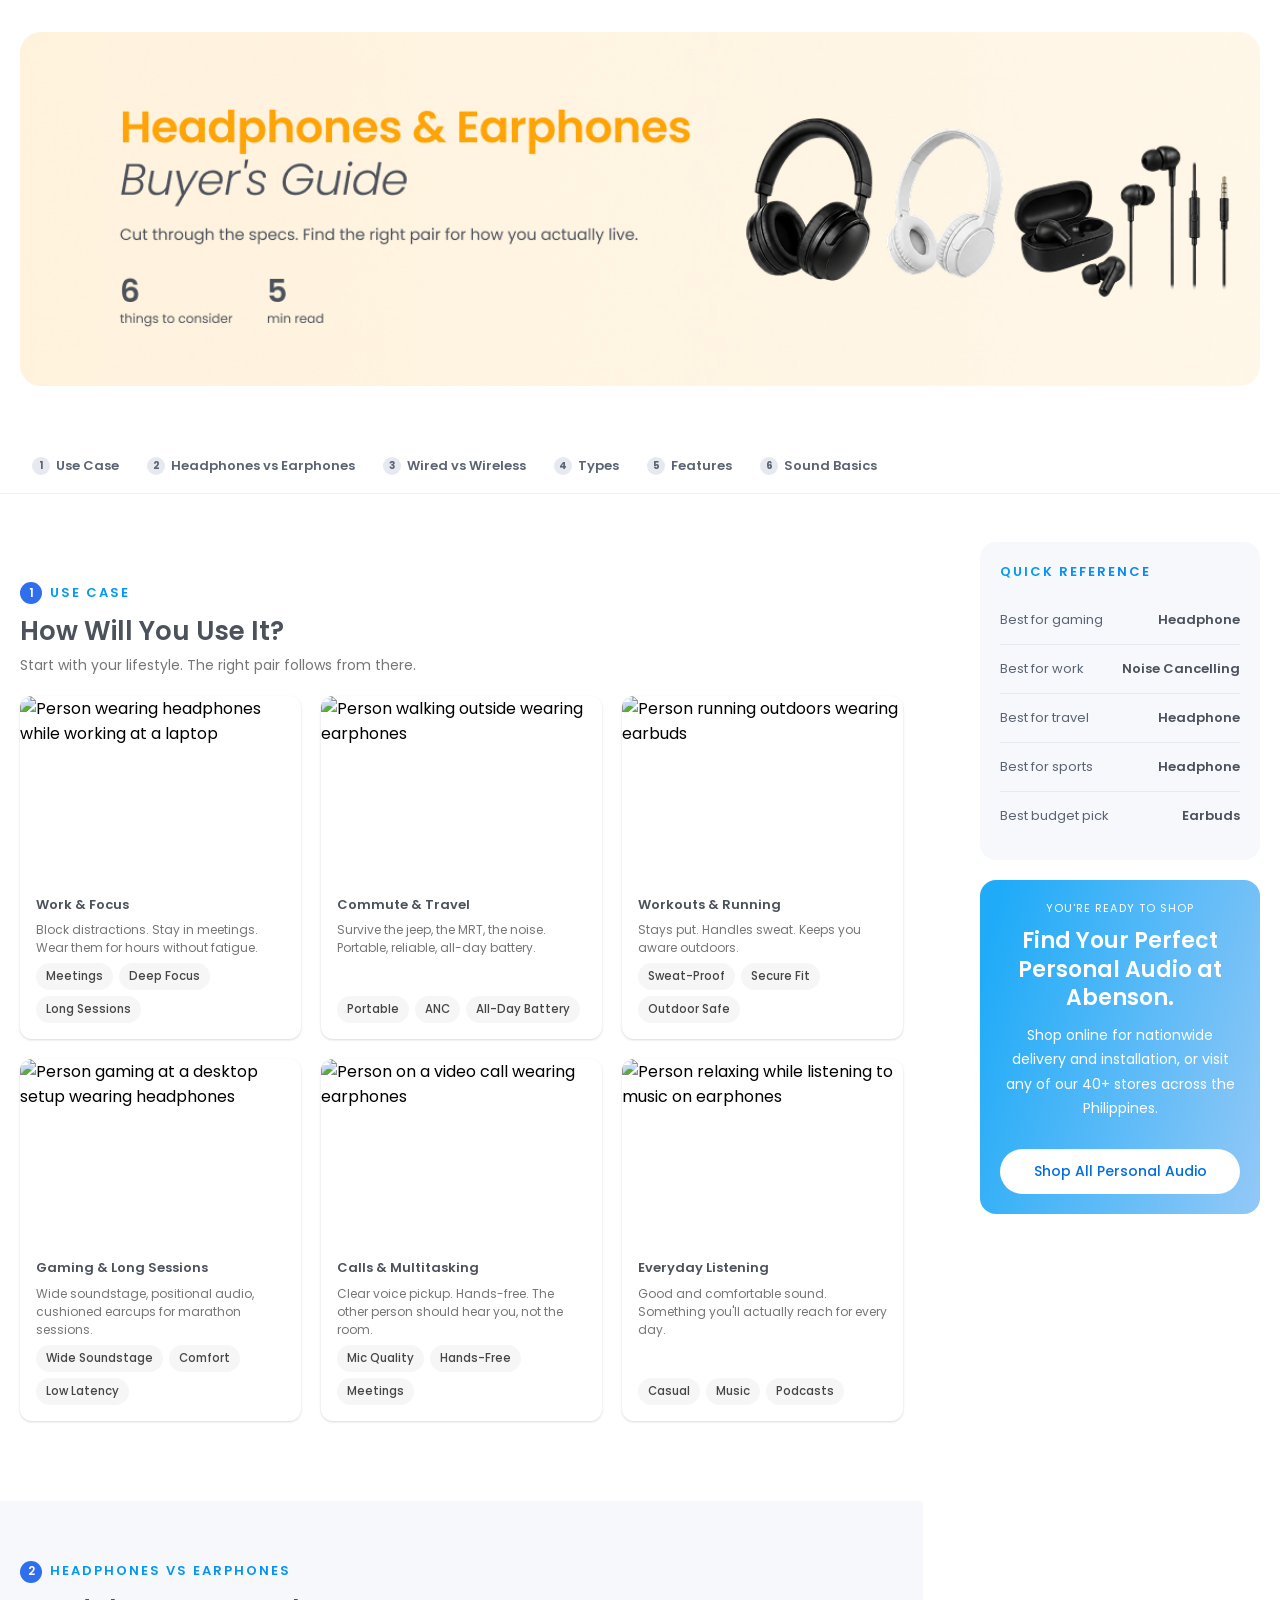
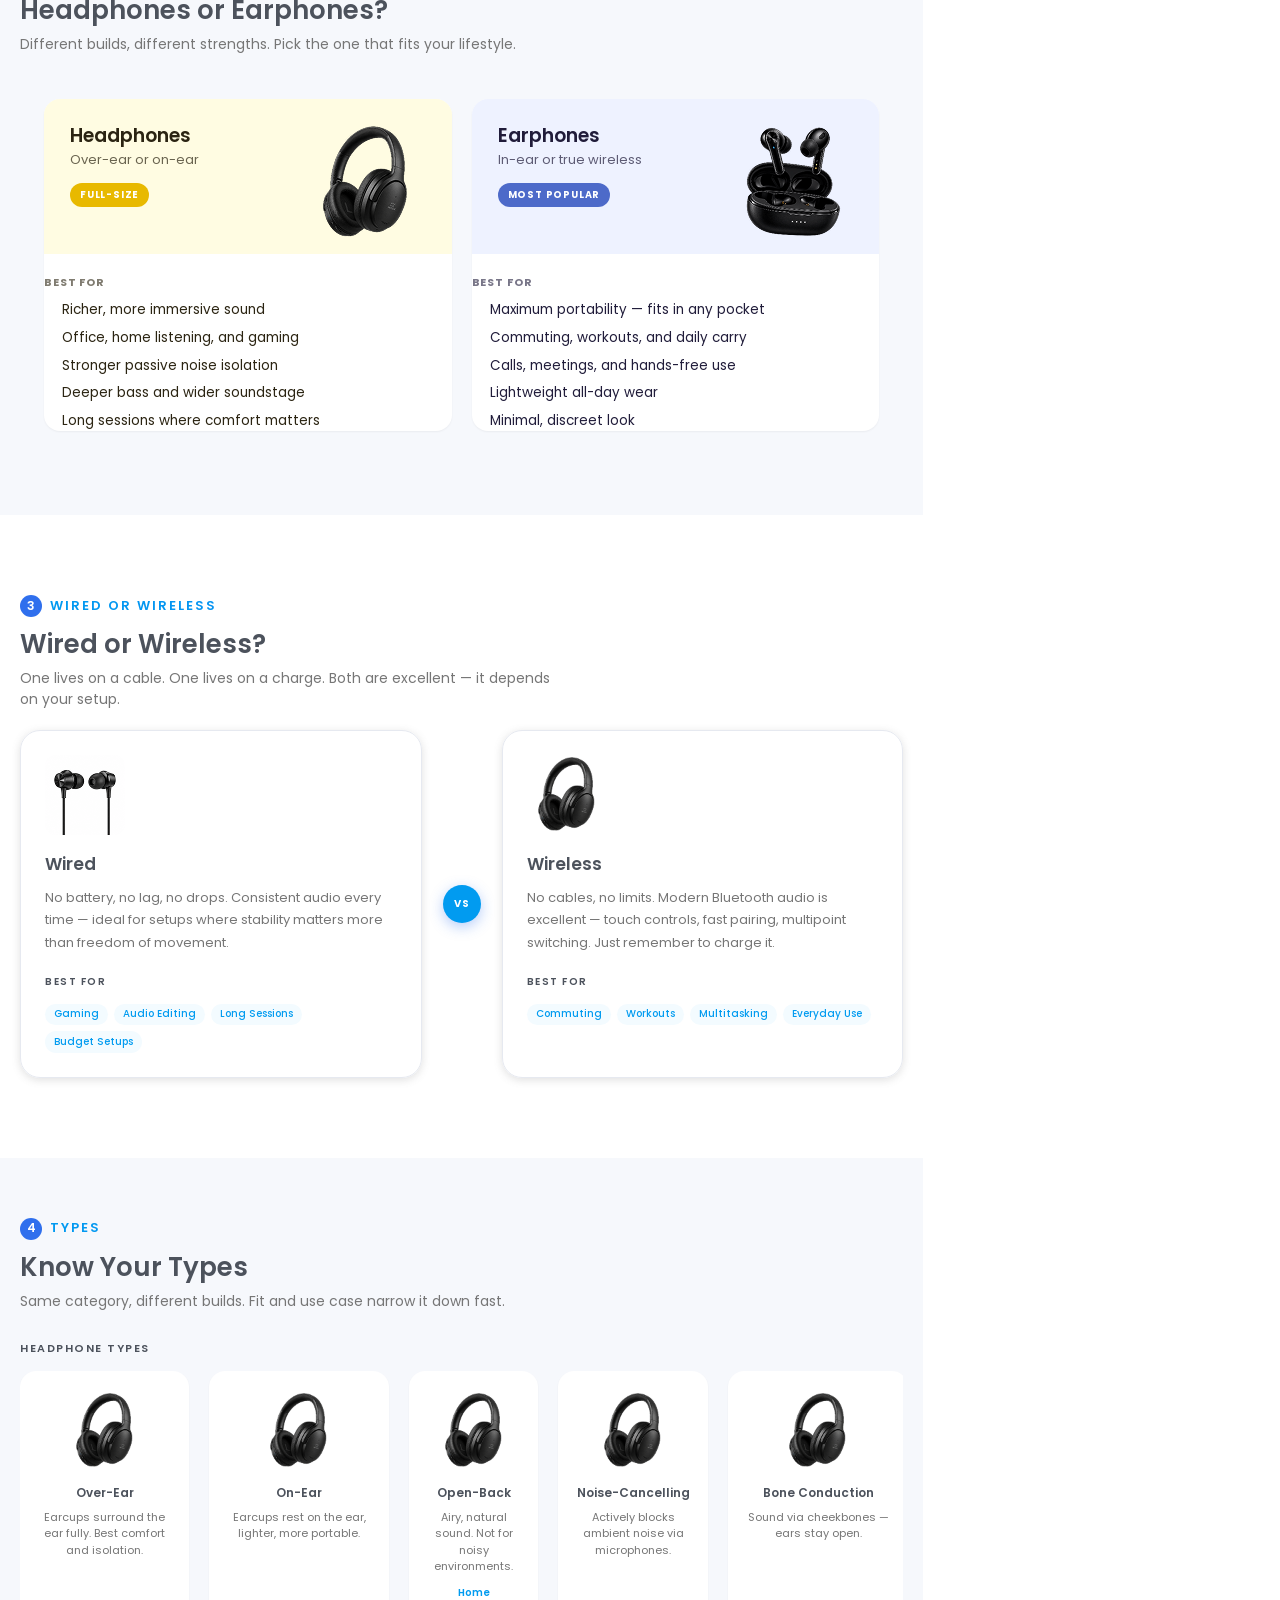
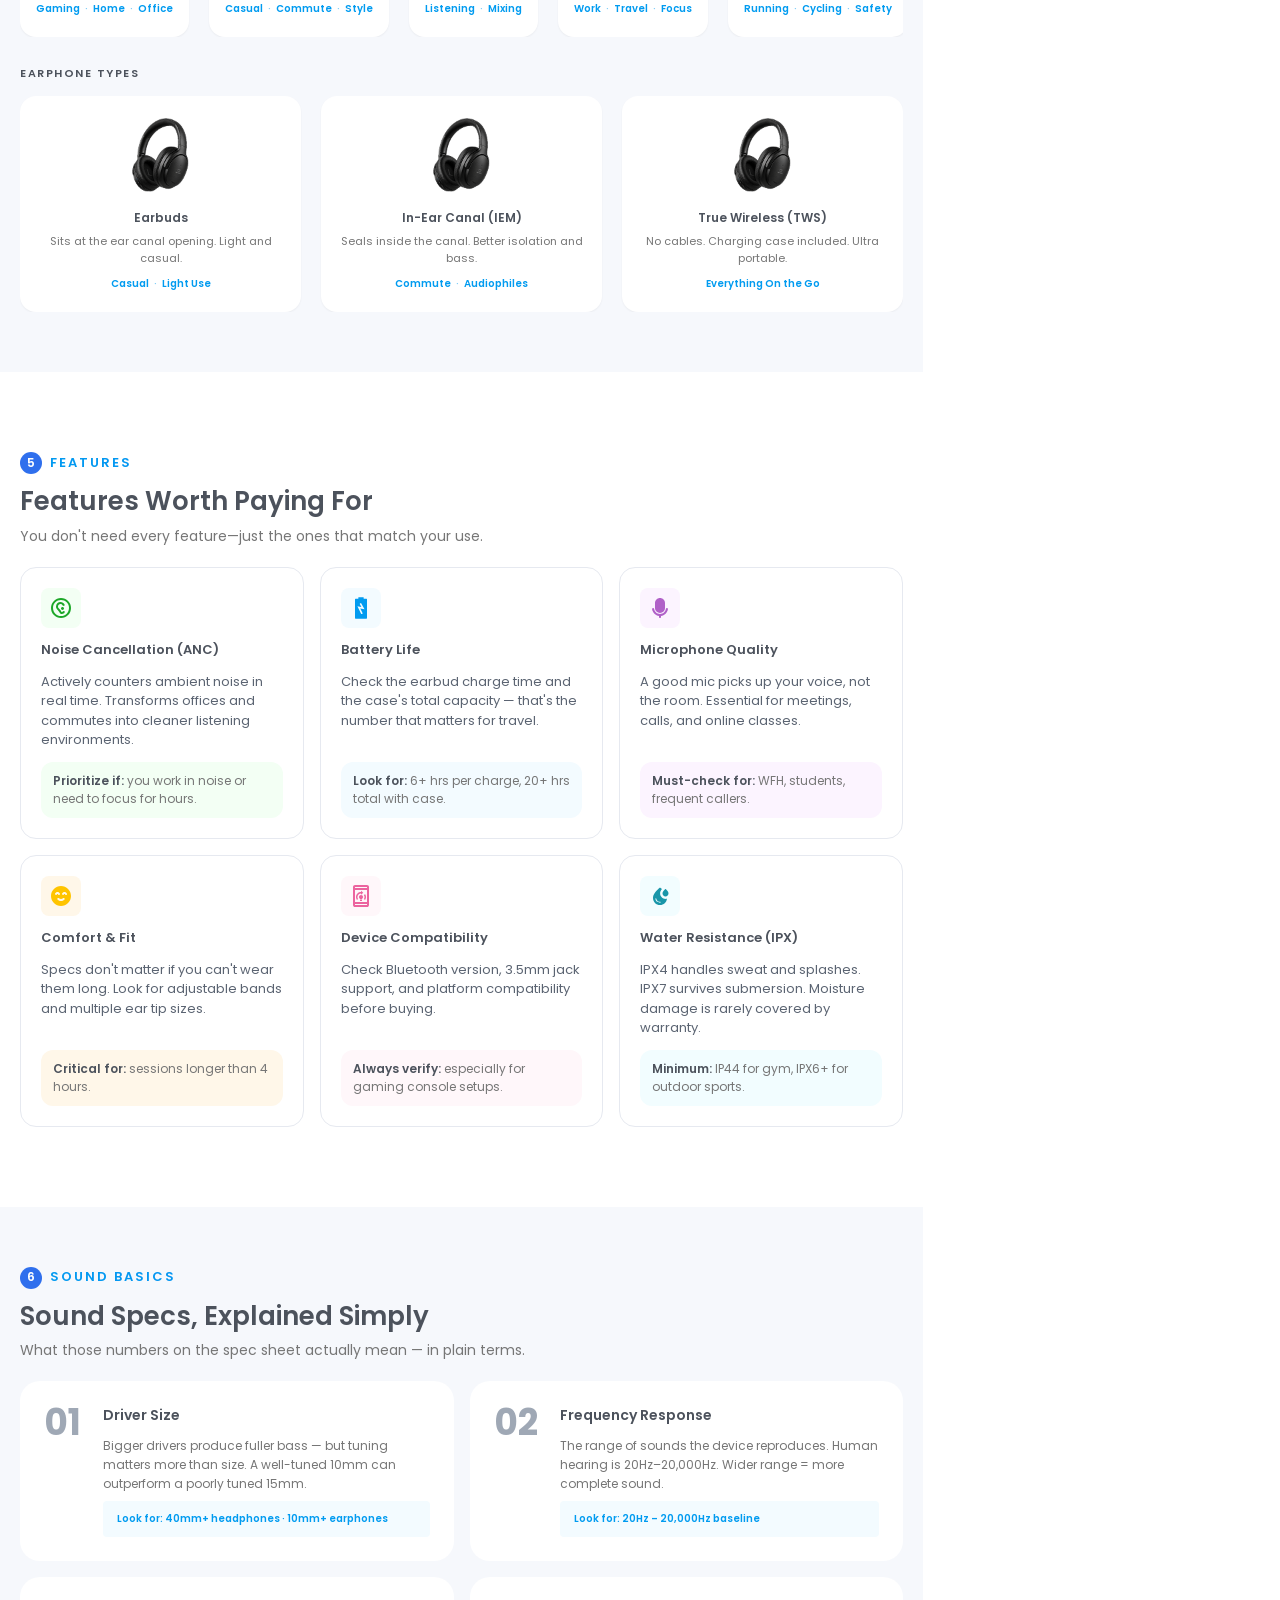
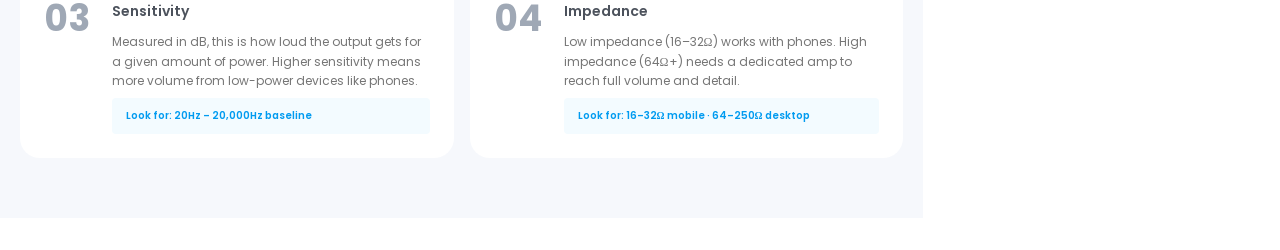
==== pages/personal-audio.html @ d00b19e6 "revised to specific target classes in css for staging" ====
<!doctype html>
<html lang="en">
  <head>
    <meta charset="UTF-8" />
    <meta name="viewport" content="width=device-width, initial-scale=1.0" />
    <title>Personal Audio Buying Guide — Abenson</title>
    <link rel="preconnect" href="https://fonts.googleapis.com" />
    <link rel="preconnect" href="https://fonts.gstatic.com" crossorigin />
    <link href="https://fonts.googleapis.com/css?family=Poppins" rel="stylesheet" />
    <link rel="stylesheet" href="styles.css" />
    <style>
      *,
      *::before,
      *::after {
        box-sizing: border-box;
        margin: 0;
        padding: 0;
        font-family: "Poppins", serif;
      }
      html {
        scroll-behavior: smooth;
      }
    </style>
  </head>

  <body>
    <section style="padding: 32px var(--gutter)">
      <img
        src="images/banner.jpg"
        alt=""
        style="
          width: 100%;
          height: auto;
          object-fit: cover;
          max-width: 1400px;
          margin: 0 auto;
          display: block;
          margin-bottom: 20px;
        " />
    </section>
    <header class="topnav">
      <nav class="topnav__inner">
        <ol class="topnav__list">
          <li class="topnav__item"><a class="topnav__link" href="#use-case" data-nav-link>Use Case</a></li>
          <li class="topnav__item">
            <a class="topnav__link" href="#headphones-vs-earphones" data-nav-link>Headphones vs Earphones</a>
          </li>
          <li class="topnav__item">
            <a class="topnav__link" href="#wired-vs-wireless" data-nav-link>Wired vs Wireless</a>
          </li>
          <li class="topnav__item"><a class="topnav__link" href="#types" data-nav-link>Types</a></li>
          <li class="topnav__item"><a class="topnav__link" href="#features" data-nav-link>Features</a></li>
          <li class="topnav__item"><a class="topnav__link" href="#sound-basics" data-nav-link>Sound Basics</a></li>
        </ol>
      </nav>
    </header>

    <div class="layout">
      <main class="layout__content">
        <!-- 1. USE CASE -->
        <section id="use-case" class="section">
          <p class="section__eyebrow"><span class="section__eyebrow-badge">1</span>Use Case</p>
          <h1 class="section__title">How Will You Use It?</h1>
          <p class="section__subtitle">Start with your lifestyle. The right pair follows from there.</p>

          <div class="usecase-grid">
            <article class="usecase-card">
              <img
                class="usecase-card__image"
                src="https://placehold.co/400x260/e9e0f5/2b2140?text=Work+%26+Focus"
                alt="Person wearing headphones while working at a laptop" />
              <div class="usecase-card__content">
                <h3 class="usecase-card__title">Work &amp; Focus</h3>
                <p class="usecase-card__desc">
                  Block distractions. Stay in meetings. Wear them for hours without fatigue.
                </p>
                <ul class="usecase-card__tags">
                  <li class="usecase-card__tag">Meetings</li>
                  <li class="usecase-card__tag">Deep Focus</li>
                  <li class="usecase-card__tag">Long Sessions</li>
                </ul>
              </div>
            </article>

            <article class="usecase-card">
              <img
                class="usecase-card__image"
                src="https://placehold.co/400x260/fbe8d3/402b12?text=Commute+%26+Travel"
                alt="Person walking outside wearing earphones" />
              <div class="usecase-card__content">
                <h3 class="usecase-card__title">Commute &amp; Travel</h3>
                <p class="usecase-card__desc">
                  Survive the jeep, the MRT, the noise. Portable, reliable, all-day battery.
                </p>
                <ul class="usecase-card__tags">
                  <li class="usecase-card__tag">Portable</li>
                  <li class="usecase-card__tag">ANC</li>
                  <li class="usecase-card__tag">All-Day Battery</li>
                </ul>
              </div>
            </article>

            <article class="usecase-card">
              <img
                class="usecase-card__image"
                src="https://placehold.co/400x260/dcf1e0/12321c?text=Workouts+%26+Running"
                alt="Person running outdoors wearing earbuds" />
              <div class="usecase-card__content">
                <h3 class="usecase-card__title">Workouts &amp; Running</h3>
                <p class="usecase-card__desc">Stays put. Handles sweat. Keeps you aware outdoors.</p>
                <ul class="usecase-card__tags">
                  <li class="usecase-card__tag">Sweat-Proof</li>
                  <li class="usecase-card__tag">Secure Fit</li>
                  <li class="usecase-card__tag">Outdoor Safe</li>
                </ul>
              </div>
            </article>

            <article class="usecase-card">
              <img
                class="usecase-card__image"
                src="https://placehold.co/400x260/e3e1e6/1c1a20?text=Gaming+%26+Long+Sessions"
                alt="Person gaming at a desktop setup wearing headphones" />
              <div class="usecase-card__content">
                <h3 class="usecase-card__title">Gaming &amp; Long Sessions</h3>
                <p class="usecase-card__desc">
                  Wide soundstage, positional audio, cushioned earcups for marathon sessions.
                </p>
                <ul class="usecase-card__tags">
                  <li class="usecase-card__tag">Wide Soundstage</li>
                  <li class="usecase-card__tag">Comfort</li>
                  <li class="usecase-card__tag">Low Latency</li>
                </ul>
              </div>
            </article>

            <article class="usecase-card">
              <img
                class="usecase-card__image"
                src="https://placehold.co/400x260/dbe7f5/12233a?text=Calls+%26+Multitasking"
                alt="Person on a video call wearing earphones" />
              <div class="usecase-card__content">
                <h3 class="usecase-card__title">Calls &amp; Multitasking</h3>
                <p class="usecase-card__desc">
                  Clear voice pickup. Hands-free. The other person should hear you, not the room.
                </p>
                <ul class="usecase-card__tags">
                  <li class="usecase-card__tag">Mic Quality</li>
                  <li class="usecase-card__tag">Hands-Free</li>
                  <li class="usecase-card__tag">Meetings</li>
                </ul>
              </div>
            </article>

            <article class="usecase-card">
              <img
                class="usecase-card__image"
                src="https://placehold.co/400x260/f7dde6/3a1220?text=Everyday+Listening"
                alt="Person relaxing while listening to music on earphones" />
              <div class="usecase-card__content">
                <h3 class="usecase-card__title">Everyday Listening</h3>
                <p class="usecase-card__desc">
                  Good and comfortable sound. Something you'll actually reach for every day.
                </p>
                <ul class="usecase-card__tags">
                  <li class="usecase-card__tag">Casual</li>
                  <li class="usecase-card__tag">Music</li>
                  <li class="usecase-card__tag">Podcasts</li>
                </ul>
              </div>
            </article>
          </div>
        </section>

        <!-- 2. HEADPHONES VS EARPHONES -->
        <section id="headphones-vs-earphones" class="section section--tinted">
          <p class="section__eyebrow"><span class="section__eyebrow-badge">2</span>Headphones vs Earphones</p>
          <h2 class="section__title">Headphones or Earphones?</h2>
          <p class="section__subtitle">Different builds, different strengths. Pick the one that fits your lifestyle.</p>

          <div class="compare-grid">
            <article class="compare-card compare-card--headphones">
              <div class="compare-card__header">
                <div>
                  <h3 class="compare-card__title">Headphones</h3>
                  <p class="compare-card__subtitle">Over-ear or on-ear</p>
                  <span class="compare-card__badge" style="background: #e8b900">Full-Size</span>
                </div>
                <img class="compare-card__image" src="images/2_headphones.png" alt="Over-ear headphones icon" />
              </div>
              <p class="compare-card__label">Best for</p>
              <ul class="compare-card__list">
                <li class="compare-card__list-item">Richer, more immersive sound</li>
                <li class="compare-card__list-item">Office, home listening, and gaming</li>
                <li class="compare-card__list-item">Stronger passive noise isolation</li>
                <li class="compare-card__list-item">Deeper bass and wider soundstage</li>
                <li class="compare-card__list-item">Long sessions where comfort matters</li>
              </ul>
            </article>

            <article class="compare-card compare-card--earphones">
              <div class="compare-card__header">
                <div>
                  <h3 class="compare-card__title">Earphones</h3>
                  <p class="compare-card__subtitle">In-ear or true wireless</p>
                  <span class="compare-card__badge compare-card__badge--popular" style="background: #4d6ac9"
                    >Most Popular</span
                  >
                </div>
                <img class="compare-card__image" src="images/2_earphones.png" alt="True wireless earbuds icon" />
              </div>
              <p class="compare-card__label">Best for</p>
              <ul class="compare-card__list">
                <li class="compare-card__list-item">Maximum portability — fits in any pocket</li>
                <li class="compare-card__list-item">Commuting, workouts, and daily carry</li>
                <li class="compare-card__list-item">Calls, meetings, and hands-free use</li>
                <li class="compare-card__list-item">Lightweight all-day wear</li>
                <li class="compare-card__list-item">Minimal, discreet look</li>
              </ul>
            </article>
          </div>
        </section>

        <!-- 3. WIRED VS WIRELESS -->
        <section id="wired-vs-wireless" class="section">
          <p class="section__eyebrow"><span class="section__eyebrow-badge">3</span>Wired or Wireless</p>
          <h2 class="section__title">Wired or Wireless?</h2>
          <p class="section__subtitle">
            One lives on a cable. One lives on a charge. Both are excellent — it depends on your setup.
          </p>

          <div class="vs-compare">
            <article class="vs-card">
              <img class="vs-card__img" src="images/3_wired.png" alt="Wired earphones" />
              <h3 class="vs-card__title">Wired</h3>
              <p class="vs-card__desc">
                No battery, no lag, no drops. Consistent audio every time — ideal for setups where stability matters
                more than freedom of movement.
              </p>
              <p class="vs-card__label">Best for</p>
              <div class="vs-card__tags">
                <span class="vs-card__tag">Gaming</span>
                <span class="vs-card__tag">Audio Editing</span>
                <span class="vs-card__tag">Long Sessions</span>
                <span class="vs-card__tag">Budget Setups</span>
              </div>
            </article>

            <span class="vs-compare__badge" aria-hidden="true">VS</span>

            <article class="vs-card">
              <img class="vs-card__img" src="images/2_headphones.png" alt="Wireless headphones" />
              <h3 class="vs-card__title">Wireless</h3>
              <p class="vs-card__desc">
                No cables, no limits. Modern Bluetooth audio is excellent — touch controls, fast pairing, multipoint
                switching. Just remember to charge it.
              </p>
              <p class="vs-card__label">Best for</p>
              <div class="vs-card__tags">
                <span class="vs-card__tag">Commuting</span>
                <span class="vs-card__tag">Workouts</span>
                <span class="vs-card__tag">Multitasking</span>
                <span class="vs-card__tag">Everyday Use</span>
              </div>
            </article>
          </div>
        </section>

        <!-- 4. TYPES -->
        <section id="types" class="section section--tinted">
          <p class="section__eyebrow"><span class="section__eyebrow-badge">4</span>Types</p>
          <h2 class="section__title">Know Your Types</h2>
          <p class="section__subtitle">Same category, different builds. Fit and use case narrow it down fast.</p>

          <p class="type-group__label">Headphone Types</p>
          <div class="types-grid types-grid--headphones">
            <article class="type-card">
              <img class="type-card__icon" src="images/2_headphones.png" alt="Over-ear headphones" />
              <h3 class="type-card__title">Over-Ear</h3>
              <p class="type-card__desc">Earcups surround the ear fully. Best comfort and isolation.</p>
              <p class="type-card__tags">
                <span class="type-card__tag">Gaming</span><span class="type-card__dot" aria-hidden="true">·</span
                ><span class="type-card__tag">Home</span><span class="type-card__dot" aria-hidden="true">·</span
                ><span class="type-card__tag">Office</span>
              </p>
            </article>

            <article class="type-card">
              <img class="type-card__icon" src="images/2_headphones.png" alt="On-ear headphones" />
              <h3 class="type-card__title">On-Ear</h3>
              <p class="type-card__desc">Earcups rest on the ear, lighter, more portable.</p>
              <p class="type-card__tags">
                <span class="type-card__tag">Casual</span><span class="type-card__dot" aria-hidden="true">·</span
                ><span class="type-card__tag">Commute</span><span class="type-card__dot" aria-hidden="true">·</span
                ><span class="type-card__tag">Style</span>
              </p>
            </article>

            <article class="type-card">
              <img class="type-card__icon" src="images/2_headphones.png" alt="Open-back headphones" />
              <h3 class="type-card__title">Open-Back</h3>
              <p class="type-card__desc">Airy, natural sound. Not for noisy environments.</p>
              <p class="type-card__tags">
                <span class="type-card__tag">Home Listening</span
                ><span class="type-card__dot" aria-hidden="true">·</span><span class="type-card__tag">Mixing</span>
              </p>
            </article>

            <article class="type-card">
              <img class="type-card__icon" src="images/2_headphones.png" alt="Noise-cancelling headphones" />
              <h3 class="type-card__title">Noise-Cancelling</h3>
              <p class="type-card__desc">Actively blocks ambient noise via microphones.</p>
              <p class="type-card__tags">
                <span class="type-card__tag">Work</span><span class="type-card__dot" aria-hidden="true">·</span
                ><span class="type-card__tag">Travel</span><span class="type-card__dot" aria-hidden="true">·</span
                ><span class="type-card__tag">Focus</span>
              </p>
            </article>

            <article class="type-card">
              <img class="type-card__icon" src="images/2_headphones.png" alt="Bone conduction headphones" />
              <h3 class="type-card__title">Bone Conduction</h3>
              <p class="type-card__desc">Sound via cheekbones — ears stay open.</p>
              <p class="type-card__tags">
                <span class="type-card__tag">Running</span><span class="type-card__dot" aria-hidden="true">·</span
                ><span class="type-card__tag">Cycling</span><span class="type-card__dot" aria-hidden="true">·</span
                ><span class="type-card__tag">Safety</span>
              </p>
            </article>
          </div>

          <p class="type-group__label">Earphone Types</p>
          <div class="types-grid types-grid--earphones">
            <article class="type-card">
              <img class="type-card__icon" src="images/2_headphones.png" alt="Wired earbuds" />
              <h3 class="type-card__title">Earbuds</h3>
              <p class="type-card__desc">Sits at the ear canal opening. Light and casual.</p>
              <p class="type-card__tags">
                <span class="type-card__tag">Casual</span><span class="type-card__dot" aria-hidden="true">·</span
                ><span class="type-card__tag">Light Use</span>
              </p>
            </article>

            <article class="type-card">
              <img class="type-card__icon" src="images/2_headphones.png" alt="In-ear canal earphones" />
              <h3 class="type-card__title">In-Ear Canal (IEM)</h3>
              <p class="type-card__desc">Seals inside the canal. Better isolation and bass.</p>
              <p class="type-card__tags">
                <span class="type-card__tag">Commute</span><span class="type-card__dot" aria-hidden="true">·</span
                ><span class="type-card__tag">Audiophiles</span>
              </p>
            </article>

            <article class="type-card">
              <img class="type-card__icon" src="images/2_headphones.png" alt="True wireless earbuds with case" />
              <h3 class="type-card__title">True Wireless (TWS)</h3>
              <p class="type-card__desc">No cables. Charging case included. Ultra portable.</p>
              <p class="type-card__tags">
                <span class="type-card__tag">Everything On the Go</span>
              </p>
            </article>
          </div>
        </section>

        <!-- 5. FEATURES -->
        <section id="features" class="section">
          <p class="section__eyebrow"><span class="section__eyebrow-badge">5</span>Features</p>
          <h2 class="section__title">Features Worth Paying For</h2>
          <p class="section__subtitle">You don't need every feature—just the ones that match your use.</p>

          <div class="features-grid">
            <article class="feature-card feature-card--anc">
              <div>
                <svg xmlns="http://www.w3.org/2000/svg" width="24" height="24" viewBox="0 0 24 24" fill="none">
                  <path
                    d="M12 22C10.6167 22 9.31667 21.7373 8.1 21.212C6.88334 20.6867 5.825 19.9743 4.925 19.075C4.025 18.1757 3.31267 17.1173 2.788 15.9C2.26333 14.6827 2.00067 13.3827 2 12C1.99933 10.6173 2.262 9.31733 2.788 8.1C3.314 6.88267 4.02633 5.82433 4.925 4.925C5.82367 4.02567 6.882 3.31333 8.1 2.788C9.318 2.26267 10.618 2 12 2C13.382 2 14.682 2.26267 15.9 2.788C17.118 3.31333 18.1763 4.02567 19.075 4.925C19.9737 5.82433 20.6863 6.88267 21.213 8.1C21.7397 9.31733 22.002 10.6173 22 12C21.998 13.3827 21.7353 14.6827 21.212 15.9C20.6887 17.1173 19.9763 18.1757 19.075 19.075C18.1737 19.9743 17.1153 20.687 15.9 21.213C14.6847 21.739 13.3847 22.0013 12 22ZM12 20C14.2333 20 16.125 19.225 17.675 17.675C19.225 16.125 20 14.2333 20 12C20 9.76667 19.225 7.875 17.675 6.325C16.125 4.775 14.2333 4 12 4C9.76667 4 7.875 4.775 6.325 6.325C4.775 7.875 4 9.76667 4 12C4 14.2333 4.775 16.125 6.325 17.675C7.875 19.225 9.76667 20 12 20ZM12.975 18C12.325 18 11.7417 17.8 11.225 17.4C10.7083 17 10.3333 16.4833 10.1 15.85C10.05 15.7167 9.996 15.5873 9.938 15.462C9.88 15.3367 9.80067 15.2243 9.7 15.125L8.45 13.85C8.01667 13.4167 7.66667 12.9167 7.4 12.35C7.13333 11.7833 7 11.1833 7 10.55C7 9.3 7.43767 8.229 8.313 7.337C9.18833 6.445 10.2507 5.99933 11.5 6C12.3667 6 13.1627 6.22933 13.888 6.688C14.6133 7.14667 15.1673 7.76733 15.55 8.55C15.7167 8.88333 15.704 9.20833 15.512 9.525C15.32 9.84167 15.0327 10 14.65 10C14.45 10 14.271 9.946 14.113 9.838C13.955 9.73 13.834 9.584 13.75 9.4C13.5333 8.96667 13.225 8.625 12.825 8.375C12.425 8.125 11.9833 8 11.5 8C10.8 8 10.2083 8.24167 9.725 8.725C9.24167 9.20833 9 9.8 9 10.5C9 10.85 9.06267 11.1833 9.188 11.5C9.31333 11.8167 9.50067 12.1 9.75 12.35L11.125 13.7C11.3583 13.9333 11.546 14.1877 11.688 14.463C11.83 14.7383 11.9507 15.0257 12.05 15.325C12.1333 15.525 12.2583 15.6877 12.425 15.813C12.5917 15.9383 12.7833 16.0007 13 16C13.1833 16 13.3543 15.9543 13.513 15.863C13.6717 15.7717 13.7923 15.6423 13.875 15.475C13.9583 15.325 14.075 15.2083 14.225 15.125C14.375 15.0417 14.5417 15 14.725 15C15.1083 15 15.4 15.1583 15.6 15.475C15.8 15.7917 15.8083 16.1167 15.625 16.45C15.3583 16.9333 14.9877 17.3127 14.513 17.588C14.0383 17.8633 13.5253 18.0007 12.974 18M14.562 13.563C14.854 13.271 15 12.9167 15 12.5C15 12.0833 14.8543 11.7293 14.563 11.438C14.2717 11.1467 13.9173 11.0007 13.5 11C13.0827 10.9993 12.7287 11.1453 12.438 11.438C12.1473 11.7307 12.0013 12.0847 12 12.5C11.9987 12.9153 12.1447 13.2697 12.438 13.563C12.7313 13.8563 13.0853 14.002 13.5 14C13.9147 13.998 14.268 13.8523 14.562 13.563Z"
                    fill="#1CA728" />
                </svg>
              </div>
              <h3 class="feature-card__title">Noise Cancellation (ANC)</h3>
              <p class="feature-card__desc">
                Actively counters ambient noise in real time. Transforms offices and commutes into cleaner listening
                environments.
              </p>
              <p class="feature-card__callout">
                <strong class="feature-card__callout-label">Prioritize if:</strong> you work in noise or need to focus
                for hours.
              </p>
            </article>

            <article class="feature-card feature-card--battery">
              <div>
                <svg xmlns="http://www.w3.org/2000/svg" width="24" height="24" viewBox="0 0 24 24" fill="none">
                  <g clip-path="url(#clip0_387_7732)">
                    <path
                      d="M14.6667 2.66732V1.74732C14.6684 1.69478 14.6599 1.64241 14.6414 1.5932C14.6229 1.54398 14.5949 1.49889 14.559 1.46051C14.5231 1.42212 14.48 1.39119 14.4321 1.36948C14.3842 1.34777 14.3325 1.33571 14.28 1.33398H9.72C9.66746 1.33571 9.61578 1.34777 9.5679 1.36948C9.52003 1.39119 9.47691 1.42212 9.441 1.46051C9.40508 1.49889 9.37709 1.54398 9.35862 1.5932C9.34015 1.64241 9.33155 1.69478 9.33333 1.74732V2.66732H6.66667C6.4868 2.6822 6.31891 2.76348 6.19568 2.89534C6.07245 3.0272 6.0027 3.20019 6 3.38065V22.0473C6.01183 22.2159 6.08726 22.3737 6.21102 22.4888C6.33479 22.6039 6.49765 22.6677 6.66667 22.6673H17.3333C17.5034 22.6676 17.6672 22.6029 17.7911 22.4864C17.9151 22.3699 17.9898 22.2104 18 22.0407V3.37398C17.9957 3.19469 17.9252 3.02332 17.8021 2.89287C17.679 2.76241 17.5121 2.68207 17.3333 2.66732H14.6667ZM13.5067 16.9607C13.6013 17.1507 13.6165 17.3706 13.549 17.5719C13.4814 17.7732 13.3367 17.9394 13.1467 18.034C12.9566 18.1286 12.7367 18.1438 12.5354 18.0763C12.3342 18.0088 12.1679 17.8641 12.0733 17.674L8.43333 10.374L12.4333 11.0407L10.9067 8.37398C10.8541 8.28294 10.8201 8.18243 10.8064 8.07821C10.7927 7.97399 10.7997 7.86809 10.8269 7.76657C10.8541 7.66504 10.9011 7.56987 10.9651 7.4865C11.0291 7.40313 11.1089 7.33318 11.2 7.28065C11.291 7.22812 11.3916 7.19404 11.4958 7.18035C11.6 7.16667 11.7059 7.17364 11.8074 7.20088C11.9089 7.22812 12.0041 7.27509 12.0875 7.33911C12.1709 7.40312 12.2408 7.48293 12.2933 7.57398L15.5133 13.154L11.2667 12.4673L13.5067 16.9607Z"
                      fill="#019BF0" />
                  </g>
                  <defs>
                    <clipPath id="clip0_387_7732">
                      <rect width="24" height="24" fill="white" />
                    </clipPath>
                  </defs>
                </svg>
              </div>
              <h3 class="feature-card__title">Battery Life</h3>
              <p class="feature-card__desc">
                Check the earbud charge time and the case's total capacity — that's the number that matters for travel.
              </p>
              <p class="feature-card__callout">
                <strong class="feature-card__callout-label">Look for:</strong> 6+ hrs per charge, 20+ hrs total with
                case.
              </p>
            </article>

            <article class="feature-card feature-card--mic">
              <div>
                <svg xmlns="http://www.w3.org/2000/svg" width="24" height="24" viewBox="0 0 24 24" fill="none">
                  <path
                    d="M19.0699 12.01C19.2001 12.0284 19.3254 12.0723 19.4386 12.1392C19.5518 12.206 19.6508 12.2946 19.7297 12.3997C19.8087 12.5049 19.8661 12.6245 19.8987 12.7519C19.9314 12.8793 19.9386 13.0118 19.9199 13.142C19.6693 14.876 18.8566 16.4799 17.6066 17.7075C16.3565 18.9352 14.7382 19.7187 12.9999 19.938V21C12.9999 21.2652 12.8946 21.5196 12.707 21.7071C12.5195 21.8946 12.2652 22 11.9999 22C11.7347 22 11.4804 21.8946 11.2928 21.7071C11.1053 21.5196 10.9999 21.2652 10.9999 21V19.938C9.26191 19.7184 7.64391 18.9347 6.3941 17.7071C5.1443 16.4795 4.3317 14.8758 4.08094 13.142C4.04328 12.8794 4.11146 12.6127 4.27049 12.4004C4.42952 12.1881 4.66637 12.0477 4.92894 12.01C5.1915 11.9723 5.45827 12.0405 5.67056 12.1996C5.88285 12.3586 6.02328 12.5954 6.06094 12.858C6.26775 14.2856 6.98188 15.5909 8.07255 16.535C9.16322 17.479 10.5574 17.9986 11.9999 17.9986C13.4424 17.9986 14.8367 17.479 15.9273 16.535C17.018 15.5909 17.7321 14.2856 17.9389 12.858C17.9576 12.728 18.0016 12.6029 18.0686 12.4899C18.1356 12.3769 18.2242 12.2783 18.3293 12.1995C18.4344 12.1208 18.554 12.0635 18.6813 12.031C18.8085 11.9985 18.9399 11.9913 19.0699 12.01ZM11.9999 2C13.326 2 14.5978 2.52678 15.5355 3.46447C16.4732 4.40215 16.9999 5.67392 16.9999 7V12C16.9999 13.3261 16.4732 14.5979 15.5355 15.5355C14.5978 16.4732 13.326 17 11.9999 17C10.6739 17 9.40209 16.4732 8.4644 15.5355C7.52672 14.5979 6.99994 13.3261 6.99994 12V7C6.99994 5.67392 7.52672 4.40215 8.4644 3.46447C9.40209 2.52678 10.6739 2 11.9999 2Z"
                    fill="#B061C8" />
                </svg>
              </div>
              <h3 class="feature-card__title">Microphone Quality</h3>
              <p class="feature-card__desc">
                A good mic picks up your voice, not the room. Essential for meetings, calls, and online classes.
              </p>
              <p class="feature-card__callout">
                <strong class="feature-card__callout-label">Must-check for:</strong> WFH, students, frequent callers.
              </p>
            </article>

            <article class="feature-card feature-card--comfort">
              <div>
                <svg xmlns="http://www.w3.org/2000/svg" width="24" height="24" viewBox="0 0 24 24" fill="none">
                  <path
                    fill-rule="evenodd"
                    clip-rule="evenodd"
                    d="M12 2C17.523 2 22 6.477 22 12C22 17.523 17.523 22 12 22C6.477 22 2 17.523 2 12C2 6.477 6.477 2 12 2ZM13.984 14.25C13.454 14.718 12.761 15 12 15C11.2694 14.9999 10.5639 14.7332 10.016 14.25C9.81709 14.0744 9.55658 13.9851 9.29177 14.0016C9.02697 14.0181 8.77957 14.1391 8.604 14.338C8.42843 14.5369 8.33906 14.7974 8.35557 15.0622C8.37207 15.327 8.49309 15.5744 8.692 15.75C9.60559 16.5557 10.7819 17.0002 12 17C13.2185 17.002 14.3954 16.5573 15.308 15.75C15.5069 15.5744 15.6279 15.327 15.6444 15.0622C15.6609 14.7974 15.5716 14.5369 15.396 14.338C15.2204 14.1391 14.973 14.0181 14.7082 14.0016C14.4434 13.9851 14.1829 14.0744 13.984 14.25ZM8.5 8C7.413 8 6.542 8.68 6.106 9.552C5.99138 9.78014 5.96836 10.0435 6.04167 10.288C6.11497 10.5326 6.27904 10.7399 6.50025 10.8674C6.72146 10.9948 6.98305 11.0329 7.2314 10.9737C7.47976 10.9145 7.69607 10.7626 7.836 10.549L7.894 10.448C8.056 10.124 8.304 10 8.5 10C8.67 10 8.882 10.095 9.041 10.336L9.106 10.448C9.22604 10.683 9.4341 10.861 9.68483 10.9433C9.93556 11.0255 10.2086 11.0053 10.4445 10.8871C10.6805 10.7689 10.8601 10.5622 10.9443 10.3121C11.0285 10.062 11.0104 9.78882 10.894 9.552C10.457 8.68 9.587 8 8.5 8ZM15.5 8C14.413 8 13.543 8.68 13.106 9.552C12.9914 9.78014 12.9684 10.0435 13.0417 10.288C13.115 10.5326 13.279 10.7399 13.5002 10.8674C13.7215 10.9948 13.983 11.0329 14.2314 10.9737C14.4798 10.9145 14.6961 10.7626 14.836 10.549L14.894 10.448C15.056 10.124 15.304 10 15.5 10C15.67 10 15.882 10.095 16.041 10.336L16.106 10.448C16.1642 10.5664 16.2453 10.6722 16.3446 10.7591C16.4438 10.8461 16.5593 10.9126 16.6844 10.9547C16.8095 10.9968 16.9417 11.0137 17.0733 11.0045C17.205 10.9953 17.3335 10.9601 17.4515 10.901C17.5695 10.8418 17.6746 10.7599 17.7608 10.66C17.847 10.56 17.9125 10.444 17.9536 10.3186C17.9948 10.1932 18.0107 10.0609 18.0005 9.92935C17.9902 9.79777 17.954 9.66953 17.894 9.552C17.458 8.68 16.587 8 15.5 8Z"
                    fill="#FFC400" />
                </svg>
              </div>
              <h3 class="feature-card__title">Comfort &amp; Fit</h3>
              <p class="feature-card__desc">
                Specs don't matter if you can't wear them long. Look for adjustable bands and multiple ear tip sizes.
              </p>
              <p class="feature-card__callout">
                <strong class="feature-card__callout-label">Critical for:</strong> sessions longer than 4 hours.
              </p>
            </article>

            <article class="feature-card feature-card--compat">
              <div>
                <svg xmlns="http://www.w3.org/2000/svg" width="24" height="24" viewBox="0 0 24 24" fill="none">
                  <path
                    d="M11 17V16H13V17H11ZM11 15.5V14.725C10.6833 14.5417 10.4377 14.296 10.263 13.988C10.0883 13.68 10.0007 13.3507 10 13C10 12.45 10.196 11.9793 10.588 11.588C10.98 11.1967 11.4507 11.0007 12 11C12.5493 10.9993 13.0203 11.1953 13.413 11.588C13.8057 11.9807 14.0013 12.4513 14 13C14 13.35 13.9127 13.6793 13.738 13.988C13.5633 14.2967 13.3173 14.5423 13 14.725V15.5H11ZM16 15.95L14.95 14.875C15.1333 14.5917 15.271 14.2917 15.363 13.975C15.455 13.6583 15.5007 13.3333 15.5 13C15.4993 12.6667 15.4533 12.3417 15.362 12.025C15.2707 11.7083 15.1333 11.4083 14.95 11.125L16 10.05C16.3333 10.4833 16.5833 10.95 16.75 11.45C16.9167 11.95 17 12.4667 17 13C17 13.5333 16.9167 14.05 16.75 14.55C16.5833 15.05 16.3333 15.5167 16 15.95ZM8 15.95C7.66667 15.5167 7.41667 15.05 7.25 14.55C7.08333 14.05 7 13.5333 7 13C7 11.6167 7.48767 10.4377 8.463 9.463C9.43833 8.48833 10.6173 8.00067 12 8V6.75L14.25 8.75L12 10.75V9.5C11.0333 9.5 10.2083 9.84167 9.525 10.525C8.84167 11.2083 8.5 12.0333 8.5 13C8.5 13.3333 8.546 13.6583 8.638 13.975C8.73 14.2917 8.86733 14.5917 9.05 14.875L8 15.95ZM6 23C5.45 23 4.97933 22.8043 4.588 22.413C4.19667 22.0217 4.00067 21.5507 4 21V3C4 2.45 4.196 1.97933 4.588 1.588C4.98 1.19667 5.45067 1.00067 6 1H18C18.55 1 19.021 1.196 19.413 1.588C19.805 1.98 20.0007 2.45067 20 3V21C20 21.55 19.8043 22.021 19.413 22.413C19.0217 22.805 18.5507 23.0007 18 23H6ZM6 18H18V6H6V18ZM6 20V21H18V20H6ZM6 4H18V3H6V4Z"
                    fill="#EC649F" />
                </svg>
              </div>
              <h3 class="feature-card__title">Device Compatibility</h3>
              <p class="feature-card__desc">
                Check Bluetooth version, 3.5mm jack support, and platform compatibility before buying.
              </p>
              <p class="feature-card__callout">
                <strong class="feature-card__callout-label">Always verify:</strong> especially for gaming console
                setups.
              </p>
            </article>

            <article class="feature-card feature-card--water">
              <div>
                <svg xmlns="http://www.w3.org/2000/svg" width="24" height="24" viewBox="0 0 24 24" fill="none">
                  <path
                    d="M12 20.9996C9.99867 20.9996 8.33167 20.3126 6.999 18.9386C5.66633 17.5646 5 15.8516 5 13.7996C5 12.4382 5.52 10.9436 6.56 9.31558C7.6 7.68758 9.171 5.90458 11.273 3.96658C11.4717 3.77192 11.71 3.67058 11.988 3.66258C12.266 3.65458 12.504 3.74792 12.702 3.94258C12.9087 4.14125 13.112 4.33325 13.312 4.51858C13.512 4.70392 13.712 4.89425 13.912 5.08958C13.4433 5.67958 13.0267 6.33592 12.662 7.05858C12.298 7.78058 12.116 8.52758 12.116 9.29958C12.116 10.8702 12.6437 12.1936 13.699 13.2696C14.755 14.3463 16.022 14.8846 17.5 14.8846C17.7413 14.8846 17.986 14.8643 18.234 14.8236C18.482 14.7836 18.7227 14.7256 18.956 14.6496C18.7587 16.4869 18.0157 18.0046 16.727 19.2026C15.4383 20.4006 13.8627 20.9996 12 20.9996ZM15.366 11.5536C14.7887 10.9229 14.5 10.1716 14.5 9.29958C14.5 8.74292 14.706 8.12492 15.118 7.44558C15.53 6.76625 16.1707 5.99792 17.04 5.14058C17.1687 5.01592 17.322 4.95358 17.5 4.95358C17.678 4.95358 17.8313 5.01592 17.96 5.14058C18.8533 6.01858 19.5 6.78292 19.9 7.43358C20.3 8.08425 20.5 8.70625 20.5 9.29958C20.5 10.1716 20.2117 10.9229 19.635 11.5536C19.0577 12.1842 18.346 12.4996 17.5 12.4996C16.654 12.4996 15.9427 12.1842 15.366 11.5536ZM12.217 18.6916C12.3657 18.6749 12.4823 18.6249 12.567 18.5416C12.6503 18.4569 12.692 18.3533 12.692 18.2306C12.692 18.0866 12.6427 17.9759 12.544 17.8986C12.4453 17.8212 12.3243 17.7909 12.181 17.8076C11.4977 17.8576 10.7343 17.6442 9.891 17.1676C9.047 16.6916 8.525 15.8949 8.325 14.7776C8.29167 14.6202 8.23633 14.5026 8.159 14.4246C8.081 14.3466 7.98267 14.3076 7.864 14.3076C7.73267 14.3076 7.621 14.3566 7.529 14.4546C7.437 14.5526 7.40933 14.6993 7.446 14.8946C7.704 16.2826 8.345 17.2759 9.369 17.8746C10.393 18.4732 11.3423 18.7456 12.217 18.6916Z"
                    fill="#1996A9" />
                </svg>
              </div>
              <h3 class="feature-card__title">Water Resistance (IPX)</h3>
              <p class="feature-card__desc">
                IPX4 handles sweat and splashes. IPX7 survives submersion. Moisture damage is rarely covered by
                warranty.
              </p>
              <p class="feature-card__callout">
                <strong class="feature-card__callout-label">Minimum:</strong> IP44 for gym, IPX6+ for outdoor sports.
              </p>
            </article>
          </div>
        </section>

        <!-- 6. SOUND BASICS -->
        <section id="sound-basics" class="section section--tinted">
          <p class="section__eyebrow"><span class="section__eyebrow-badge">6</span>Sound Basics</p>
          <h2 class="section__title">Sound Specs, Explained Simply</h2>
          <p class="section__subtitle">What those numbers on the spec sheet actually mean — in plain terms.</p>

          <div class="spec-grid">
            <article class="spec-card">
              <span class="spec-card__number" aria-hidden="true">01</span>
              <div>
                <h3 class="spec-card__title">Driver Size</h3>
                <p class="spec-card__desc">
                  Bigger drivers produce fuller bass — but tuning matters more than size. A well-tuned 10mm can
                  outperform a poorly tuned 15mm.
                </p>
                <p class="spec-card__callout">Look for: 40mm+ headphones · 10mm+ earphones</p>
              </div>
            </article>

            <article class="spec-card">
              <span class="spec-card__number" aria-hidden="true">02</span>
              <div>
                <h3 class="spec-card__title">Frequency Response</h3>
                <p class="spec-card__desc">
                  The range of sounds the device reproduces. Human hearing is 20Hz–20,000Hz. Wider range = more complete
                  sound.
                </p>
                <p class="spec-card__callout">Look for: 20Hz – 20,000Hz baseline</p>
              </div>
            </article>

            <article class="spec-card">
              <span class="spec-card__number" aria-hidden="true">03</span>
              <div>
                <h3 class="spec-card__title">Sensitivity</h3>
                <p class="spec-card__desc">
                  Measured in dB, this is how loud the output gets for a given amount of power. Higher sensitivity means
                  more volume from low-power devices like phones.
                </p>
                <p class="spec-card__callout">Look for: 20Hz – 20,000Hz baseline</p>
              </div>
            </article>

            <article class="spec-card">
              <span class="spec-card__number" aria-hidden="true">04</span>
              <div>
                <h3 class="spec-card__title">Impedance</h3>
                <p class="spec-card__desc">
                  Low impedance (16–32Ω) works with phones. High impedance (64Ω+) needs a dedicated amp to reach full
                  volume and detail.
                </p>
                <p class="spec-card__callout">Look for: 16–32Ω mobile · 64–250Ω desktop</p>
              </div>
            </article>
          </div>
        </section>
      </main>

      <aside class="layout__sidebar">
        <div class="sidebar">
          <div class="quick-ref">
            <p class="quick-ref__title">Quick Reference</p>
            <div class="quick-ref__row">
              <span class="quick-ref__label">Best for gaming</span>
              <span class="quick-ref__value">Headphone</span>
            </div>
            <div class="quick-ref__row">
              <span class="quick-ref__label">Best for work</span>
              <span class="quick-ref__value">Noise Cancelling</span>
            </div>
            <div class="quick-ref__row">
              <span class="quick-ref__label">Best for travel</span>
              <span class="quick-ref__value">Headphone</span>
            </div>
            <div class="quick-ref__row">
              <span class="quick-ref__label">Best for sports</span>
              <span class="quick-ref__value">Headphone</span>
            </div>
            <div class="quick-ref__row">
              <span class="quick-ref__label">Best budget pick</span>
              <span class="quick-ref__value">Earbuds</span>
            </div>
          </div>

          <div class="cta">
            <p class="cta__eyebrow">You're Ready to Shop</p>
            <h3 class="cta__title">Find Your Perfect Personal Audio at Abenson.</h3>
            <p class="cta__desc">
              Shop online for nationwide delivery and installation, or visit any of our 40+ stores across the
              Philippines.
            </p>
            <a class="cta__button" href="#">Shop All Personal Audio</a>
          </div>
        </div>
      </aside>
    </div>

    <!-- <script src="script.js"></script> -->
  </body>
</html>
---- pages/styles.css ----
/* ============================
   Tokens
   ============================ */
:root {
  --color-bg: #ffffff;
  --color-bg-tint: #f6f8fc;
  --color-ink: #1a1f2c;
  --color-ink-soft: #5b6472;
  --color-line: #e6e9f0;
  --color-brand: #2f6fed;
  --color-brand-dark: #1f4fc4;
  --color-brand-bg: #eaf1fe;

  --color-headphone-bg: #fffce2;
  --color-headphone-ink: #2b2412;
  --color-earphone-bg: #eef2ff;
  --color-earphone-ink: #201c3a;
  --color-wired-bg: #e4edf8;
  --color-wired-ink: #16233a;
  --color-wireless-bg: #dff2ea;
  --color-wireless-ink: #123227;

  --radius-sm: 12px;
  --radius-md: 16px;
  --radius-lg: 20px;

  --nav-height: 56px;
  --gutter: 20px;
}

h1,
h2,
h3 {
  margin: 0;
}
p {
  margin: 0;
}
ul,
ol,
dl {
  margin: 0;
  padding: 0;
  list-style: none;
}

/* ============================
   Top Nav
   ============================ */

body {
  overflow-x: hidden !important;
}
.topnav {
  position: sticky;
  top: 0;
  z-index: 50;
  background: rgba(255, 255, 255, 0.92);
  backdrop-filter: blur(8px);
  max-width: 1400px;
  margin: 0 auto;
}

.topnav::before {
  content: "";
  position: absolute;
  bottom: 0;
  width: 100vw;
  background: var(--SecondaryGray-LightStroke-SecondaryGray20, #f0f0f0);
  height: 1px;
  margin-left: calc(-50vw + 50%);
}

.topnav__inner {
  height: var(--nav-height);
  display: flex;
  align-items: center;
  overflow-x: auto;
  padding: 0 var(--gutter);
  scrollbar-width: none;
}
.topnav__inner::-webkit-scrollbar {
  display: none;
}

.topnav .topnav__inner .topnav__list {
  display: flex;
  gap: 4px;
  white-space: nowrap;
  counter-reset: topnav-step;
  list-style-type: none;
  padding-left: unset;
  margin-top: unset;
  margin-bottom: unset;
}

.topnav__item {
  flex: 0 0 auto;
  counter-increment: topnav-step;
}

.topnav__link {
  display: inline-flex;
  align-items: center;
  gap: 6px;
  padding: 8px 12px;
  border-radius: 999px;
  font-size: 13px;
  font-weight: 600;
  color: var(--color-ink-soft);
  text-decoration: none;
  transition:
    color 0.15s ease,
    background-color 0.15s ease;
}

.topnav__link:hover {
  color: #019bf0;
  background: #f2f8ff;
}

.topnav__item--active .topnav__link {
  color: #019bf0;
  /* background: var(--color-brand-bg); */
}

topnav__item::marker {
  display: none;
}

.topnav__link::before {
  content: counter(topnav-step);
  display: inline-flex;
  align-items: center;
  justify-content: center;
  width: 18px;
  height: 18px;
  border-radius: 50%;
  background: var(--color-line);
  color: var(--color-ink-soft);
  font-size: 10px;
  font-weight: 700;
  transition:
    color 0.15s ease,
    background-color 0.15s ease;
}

.topnav__item--active .topnav__link::before {
  background: #f2f8ff;
  color: #019bf0;
}

/* ============================
   Layout
   ============================ */
.layout {
  max-width: 1400px;
  margin: 0 auto;
  padding: 32px var(--gutter);
  display: flex;
  flex-direction: column;
  gap: 32px;
}

.layout__content {
  min-width: 0;
  display: flex;
  flex-direction: column;
  gap: 40px;
}

/* ============================
   Section
   ============================ */
.section {
  padding: 40px 0;
  /* border-bottom: 1px solid var(--color-line); */
}

.section:last-child {
  border-bottom: none;
}
#use-case,
#headphones-vs-earphones,
#wired-vs-wireless,
#types,
#features,
#sound-basics {
  scroll-margin-top: 50px;
}
.section--tinted {
  margin: 0 calc(var(--gutter) * -1);
  padding: 60px 20px;
  background: var(--color-bg-tint);
  border-bottom: none;
  /* border-radius: var(--radius-lg); */
}

.section .section__eyebrow {
  display: flex;
  align-items: center;
  gap: 8px;
  font-size: 13px;
  font-weight: 600;
  letter-spacing: 2px;
  line-height: 126.923%;
  text-transform: uppercase;
  margin-bottom: 12px;
  background: linear-gradient(90deg, #019bf0 0%, #1179f9 100%);
  -webkit-background-clip: text;
  background-clip: text;
  color: transparent;
}

.section__eyebrow-badge {
  display: inline-flex;
  align-items: center;
  justify-content: center;
  width: 22px;
  height: 22px;
  border-radius: 50%;
  background: var(--color-brand);
  color: #fff;
  font-size: 12px;
  letter-spacing: 0;
}

.section .section__title {
  color: var(--PrimaryTextColor-PrimaryText90, #4c525c);
  font-size: clamp(20px, 4vw, 26px);
  font-weight: 600 !important;
  line-height: 1.2 !important;
  margin-bottom: 8px !important;
}

.section .section__subtitle {
  font-size: 14px;
  color: var(--SecondaryGray-SecondaryText-SecondaryGray80, #767676);
  max-width: 60ch;
  margin-bottom: 20px;
}

/* ============================
   Use Case cards
   ============================ */
.usecase-grid {
  display: grid;
  grid-template-columns: 1fr;
  gap: 20px;
}

.usecase-card {
  display: flex;
  flex-direction: column;
  gap: 8px;
  background: #fff;
  box-shadow:
    0 1px 3px 0 rgba(0, 0, 0, 0.1),
    0 1px 2px 0 rgba(0, 0, 0, 0.06);
  border-radius: 12px;
}

.usecase-card__image {
  width: 100%;
  aspect-ratio: 4 / 2.6;
  object-fit: cover;
  border-radius: var(--radius-sm) var(--radius-sm) 0px 0px;
}
.usecase-card__content {
  padding: 7px 16px 16px;
  display: flex;
  flex-direction: column;
  flex: 1;
  gap: 6px;
}
.usecase-card .usecase-card__title {
  color: var(--PrimaryTextColor-PrimaryText90, #4c525c);
  font-size: 13px;
  font-weight: 600;
  line-height: 165%;
}

.usecase-card .usecase-card__desc {
  font-size: 12px;
  color: var(--SecondaryGray-SecondaryText-SecondaryGray80, #767676);
  line-height: 1.5;
  font-weight: 400;
  margin-bottom: unset;
}

.usecase-card .usecase-card__tags {
  display: flex;
  flex-wrap: wrap;
  gap: 6px;
  list-style-type: none !important;
  margin-top: auto !important;
  padding-left: unset;
}

.usecase-card__tag {
  font-size: 11.5px;
  font-weight: 500;
  padding: 5px 10px;
  border-radius: 999px;
  background: #f6f6f6;
  color: #434546;
}

/* ============================
   Compare cards (headphones/earphones, wired/wireless)
   ============================ */
.compare-grid {
  display: grid;
  grid-template-columns: 1fr;
  gap: 20px;
}

.compare-card {
  border-radius: var(--radius-md);
  background: #fff;
  box-shadow: 0 1px 2px 0 rgba(0, 0, 0, 0.05);
}
.compare-card--headphones {
  color: var(--color-headphone-ink);
}
.compare-card--earphones {
  color: var(--color-earphone-ink);
}
.compare-card--wired {
  background: var(--color-wired-bg);
  color: var(--color-wired-ink);
}
.compare-card--wireless {
  background: var(--color-wireless-bg);
  color: var(--color-wireless-ink);
}

.compare-card__header {
  display: flex;
  justify-content: space-between;
  align-items: flex-start;
  gap: 12px;
  margin-bottom: 20px;
  padding: 24px 26px 10px 26px;
  border-bottom: 0.835px solid rgba(0, 0, 0, 0);
  border-top-right-radius: 16px;
  border-top-left-radius: 16px;
}

.compare-card__header .compare-card__title {
  font-size: 19px;
  font-weight: 600;
  line-height: 135%;
  margin-bottom: 2px;
}

.compare-card .compare-card__subtitle {
  font-size: 13px;
  opacity: 0.7;
  margin-bottom: 10px;
}

.compare-card__badge {
  display: inline-block;
  font-size: 9.5px;
  font-weight: 700;
  letter-spacing: 0.8px;
  text-transform: uppercase;
  padding: 5px 10px;
  border-radius: 999px;
  background: rgba(0, 0, 0, 0.08);
  color: white;
}

.compare-card__badge--popular {
  background: var(--color-brand);
  color: #fff;
}

.compare-card__image {
  width: 120px;
  height: 120px;
  border-radius: var(--radius-sm);
  object-fit: cover;
  flex-shrink: 0;
}

.compare-card__label {
  font-size: 11px;
  font-weight: 700;
  letter-spacing: 0.08em;
  text-transform: uppercase;
  opacity: 0.6;
  margin-bottom: 10px;
}

.compare-card .compare-card__list {
  display: flex;
  flex-direction: column;
  gap: 9px;
  list-style-type: none !important;
  margin-bottom: unset;
}

.compare-card__list-item {
  position: relative;
  padding-left: 18px;
  font-size: 13.5px;
  line-height: 1.4;
}

.compare-card .headphone-bullets .compare-card__list-item::before {
  content: "";
  position: absolute;
  left: 0;
  top: 6px;
  width: 6px;
  height: 6px;
  border-radius: 50%;
  background: #e7b900;
  opacity: 0.55;
}
.compare-card .earphone-bullets .compare-card__list-item::before {
  content: "";
  position: absolute;
  left: 0;
  top: 6px;
  width: 6px;
  height: 6px;
  border-radius: 50%;
  background: #4d6ac9;
  opacity: 0.55;
}
.compare-card--earphones .compare-card__header {
  background: var(--color-earphone-bg);
}

.compare-card--headphones .compare-card__header {
  background: var(--color-headphone-bg);
}

/* ============================
   VS Compare (Wired vs Wireless)
   ============================ */
.vs-compare {
  display: flex;
  flex-direction: column;
  align-items: center;
  gap: 4px;
}

.vs-compare .vs-card {
  width: 100%;
}

.vs-compare__badge {
  flex: 0 0 auto;
  display: flex;
  align-items: center;
  justify-content: center;
  width: 38px;
  height: 38px;
  padding: 10.175px 0 10.825px 0;
  border-radius: 50%;
  background: var(--SecondaryColor-Blue60, #019bf0);
  color: #fff;
  font-size: 10px;
  font-weight: 700;
  letter-spacing: 0.04em;
  box-shadow: 0 4px 14px rgba(47, 111, 237, 0.35);
  margin: -12px 0;
  z-index: 1;
}

.vs-card {
  border: 1px solid var(--color-line);
  border-radius: var(--radius-lg);
  padding: 24px;
  display: flex;
  flex-direction: column;
  gap: 6px;
  box-shadow: 0 2px 8px 0 rgba(99, 99, 99, 0.2);
}

.vs-card__img {
  width: 80px;
  height: 80px;
  border-radius: var(--radius-sm);
  object-fit: cover;
  margin-bottom: 10px;
}

.vs-card .vs-card__title {
  color: var(--PrimaryTextColor-PrimaryText90, #4c525c);
  font-size: 17px;
  font-weight: 600;
  margin-bottom: 4px;
}

.vs-card .vs-card__desc {
  color: var(--SecondaryGray-SecondaryText-SecondaryGray80, #767676);
  font-weight: 400;
  font-size: 13px;
  line-height: 170%;
  margin-bottom: 14px;
}

.vs-card .vs-card__label {
  color: var(--PrimaryTextColor-PrimaryText90, #4c525c);
  font-size: 10px;
  font-weight: 600;
  letter-spacing: 1.5px;
  text-transform: uppercase;
  margin-bottom: 8px;
}

.vs-card__tags {
  font-size: 10px;
  font-weight: 500;
  display: flex;
  flex-wrap: wrap;
  gap: 6px;
}

.vs-card__tag {
  color: var(--SecondaryColor-Blue60, #019bf0);
  background: #f3fbff;
  padding: 2.435px 9px 3.065px 9px;
  border-radius: 20px;
}

/* ============================
   Types grid
   ============================ */
.type-group__label {
  color: var(--PrimaryTextColor-PrimaryText90, #4c525c);
  font-size: 11px;
  font-weight: 600;
  letter-spacing: 1.5px;
  text-transform: uppercase;
  margin: 28px 0 14px;
}

.type-group__label:first-of-type {
  margin-top: 0;
}
.types-grid {
  display: grid;
  grid-template-columns: 1fr;
  gap: 20px;
  overflow: auto;
}

.type-card {
  display: flex;
  flex-direction: column;
  background: #fff;
  border-radius: var(--radius-md);
  /* border: 1px solid var(--color-line); */
  padding: 20px 16px;
  text-align: center;
  box-shadow: 0 1px 2px 0 rgba(0, 0, 0, 0.05);
}

.type-card__icon {
  width: 80px;
  height: 80px;
  border-radius: var(--radius-sm);
  object-fit: cover;
  margin: 0 auto 12px;
  display: block;
}

.type-card__title {
  color: var(--PrimaryTextColor-PrimaryText90, #4c525c);
  font-size: 12px;
  font-weight: 600;
  line-height: 165%;
  margin-bottom: 6px;
}

.type-card__desc {
  color: var(--SecondaryGray-SecondaryText-SecondaryGray80, #767676);
  font-size: 11px;
  font-weight: 400;
  line-height: 1.5;
  margin-bottom: 10px;
}

.type-card__tags {
  margin-top: auto;
  font-size: 10px;
  font-weight: 600;
}

.type-card__tag {
  color: var(--SecondaryColor-Blue60, #019bf0);
}

.type-card__dot {
  color: var(--SecondaryColor-Blue60, #019bf0);
  margin: 0 5px;
  opacity: 0.5;
}

/* ============================
   Features grid
   ============================ */
.features-grid {
  display: grid;
  grid-template-columns: 1fr;
  gap: 16px;
}

.feature-card {
  --accent-bg: var(--color-bg-tint);
  --accent-ink: var(--color-brand-dark);
  padding: 20px;
  border-radius: var(--radius-md);
  border: 1px solid var(--color-line);
  display: flex;
  flex-direction: column;
  gap: 12px;
}

.feature-card--anc {
  --accent-bg: #f3fff4;
  --accent-ink: #1b6b3c;
}
.feature-card--battery {
  --accent-bg: #f3fbff;
  --accent-ink: #1d5fc9;
}
.feature-card--mic {
  --accent-bg: #fcf4ff;
  --accent-ink: #6b2fc9;
}
.feature-card--comfort {
  --accent-bg: #fff7e9;
  --accent-ink: #a85c12;
}
.feature-card--compat {
  --accent-bg: #fff7fa;
  --accent-ink: #c22a72;
}
.feature-card--water {
  --accent-bg: #f2fdff;
  --accent-ink: #f2fdff;
}

.feature-card div:has(svg) {
  display: flex;
  justify-content: center;
  padding: 8px;
  background-color: var(--accent-bg);
  width: fit-content;
  border-radius: 8px;
  aspect-ratio: 1 / 1;
}

.feature-card__title {
  color: var(--PrimaryTextColor-PrimaryText90, #4c525c);
  font-size: 13px;
  font-weight: 600;
}

.feature-card__desc {
  font-size: 13px;
  color: var(--color-ink-soft);
  line-height: 1.5;
}

.feature-card__callout {
  margin-top: auto;
  font-size: 12px;
  line-height: 1.5;
  color: var(--SecondaryGray-SecondaryText-SecondaryGray80, #767676);
  background: var(--accent-bg);
  border-radius: var(--radius-sm);
  padding: 10px 12px;
}

.feature-card__callout-label {
  font-weight: 600;
  color: var(--PrimaryTextColor-PrimaryText90, #4c525c);
}

/* ============================
   Spec cards (Sound Basics)
   ============================ */
.spec-grid {
  display: grid;
  grid-template-columns: 1fr;
  gap: 16px;
}

.spec-card {
  display: flex;
  gap: 8px 22px;
  background: #fff;
  border-radius: var(--radius-lg);
  padding: 24px;
}

.spec-card__number {
  display: block;
  font-size: 36px;
  font-weight: 700;
  color: #9fa8b5;
  line-height: 1;
  margin-bottom: 8px;
}

.spec-card__title {
  color: var(--PrimaryTextColor-PrimaryText90, #4c525c);
  font-size: 14px;
  font-weight: 600;
  margin-bottom: 10px;
}

.spec-card__desc {
  font-size: 12px;
  font-weight: 400;
  color: var(--SecondaryGray-SecondaryText-SecondaryGray80, #767676);
  line-height: 1.6;
  margin-bottom: 8px;
}

.spec-card__callout {
  font-size: 10px;
  font-weight: 600;
  color: var(--SecondaryColor-Blue60, #019bf0);
  background: #f3fbff;
  border-radius: 4px;
  padding: 10px 14px;
}

.spec-card__callout-label {
  font-weight: 800;
}

/* ============================
   Sidebar
   ============================ */
.layout__sidebar {
  min-width: 0;
}

.sidebar {
  display: flex;
  flex-direction: column;
  gap: 20px;
}

.quick-ref {
  background: var(--color-bg-tint);
  border-radius: var(--radius-md);
  padding: 20px;
}

.quick-ref__title {
  font-size: 13px;
  font-weight: 600;
  letter-spacing: 2px;
  text-transform: uppercase;
  margin-bottom: 14px;
  background: linear-gradient(90deg, #019bf0 0%, #1179f9 100%);
  -webkit-background-clip: text;
  background-clip: text;
  color: transparent;
}

.quick-ref__row {
  color: var(--PrimaryTextColor-PrimaryText90, #4c525c);
  display: flex;
  justify-content: space-between;
  gap: 12px;
  padding: 14px 0;
  border-top: 1px solid var(--color-line);
  font-size: 13px;
}

.quick-ref__row:first-of-type {
  border-top: none;
}

.quick-ref__label {
  color: var(--color-ink-soft);
}
.quick-ref__value {
  font-weight: 600;
  text-align: right;
}

.cta {
  background: linear-gradient(106deg, #1fabf8 6.47%, #a9cef6 117.65%);
  color: #fff;
  border-radius: var(--radius-md);
  padding: 20px;
  text-align: center;
}

.cta__eyebrow {
  font-size: 11px;
  font-weight: 400;
  letter-spacing: 0.1em;
  text-transform: uppercase;
  margin-bottom: 10px;
}

.cta__title {
  font-size: 22px;
  font-weight: 600;
  line-height: 1.3;
  margin-bottom: 10px;
}

.cta__desc {
  font-size: 14px;
  line-height: 175%;
  margin-bottom: 28px;
}

.cta__button {
  display: inline-block;
  width: 100%;
  text-align: center;
  background: #fff;
  color: var(--Abenson-Blue-Brighter-Blue, #006de2);
  font-weight: 500;
  font-size: 14px;
  padding: 12px 16px;
  border-radius: 999px;
  text-decoration: none;
}

.cta__button:hover {
  background: #f1f5ff;
}

/* ============================================================
   Breakpoints — modern range media queries, mobile-first
   ============================================================ */

/* Small tablets and up */
@media (width > 640px) {
  .usecase-grid,
  .compare-grid,
  .types-grid--earphones,
  .features-grid,
  .spec-grid {
    grid-template-columns: repeat(2, 1fr);
  }

  .types-grid--headphones {
    grid-template-columns: repeat(3, 1fr);
  }

  .vs-compare {
    position: relative;
    flex-direction: row;
    align-items: stretch;
    gap: clamp(40px, 6.5vw, 80px);
  }

  .vs-compare__badge {
    position: absolute;
    left: 50%;
    top: 50%;
    transform: translate(-50%, -50%);
    margin: 0;
  }
}

/* Desktop: introduce the two-column layout with sticky sidebar */
@media (width > 1024px) {
  .layout {
    flex-direction: row;
    align-items: flex-start;
    gap: clamp(50px, 6vw, 80px);
    padding-top: 48px;
  }

  .layout__content {
    flex: 1 1 auto;
  }

  .layout__sidebar {
    flex: 0 0 280px;
    position: sticky;
    top: calc(var(--nav-height) + 24px);
  }

  .usecase-grid {
    grid-template-columns: repeat(3, 1fr);
  }
  .types-grid--headphones {
    grid-template-columns: repeat(5, 1fr);
  }
  .types-grid--earphones {
    grid-template-columns: repeat(3, 1fr);
  }
  .features-grid {
    grid-template-columns: repeat(3, 1fr);
  }
  .compare-grid {
    grid-template-columns: repeat(2, 1fr);
    padding: 24px;
  }
}

/* Respect reduced motion preference */
@media (prefers-reduced-motion: reduce) {
  html {
    scroll-behavior: auto;
  }
}
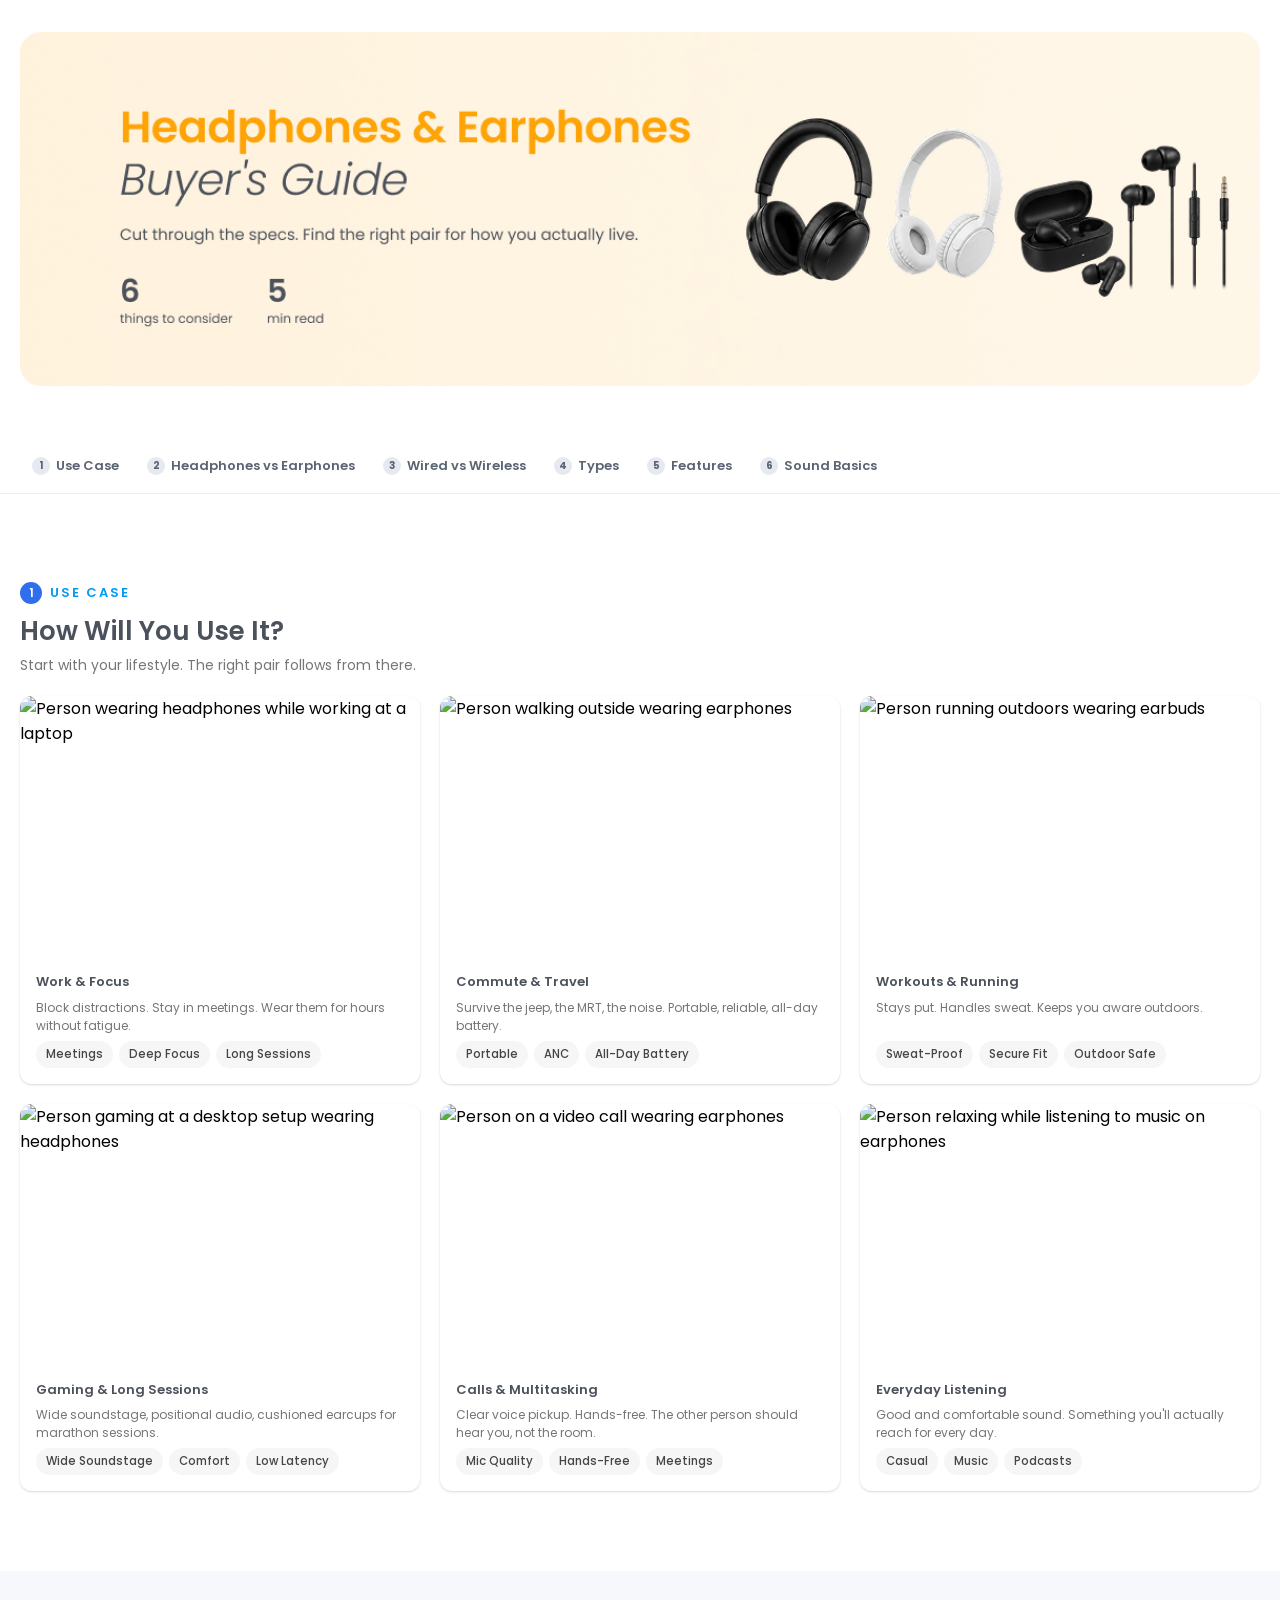
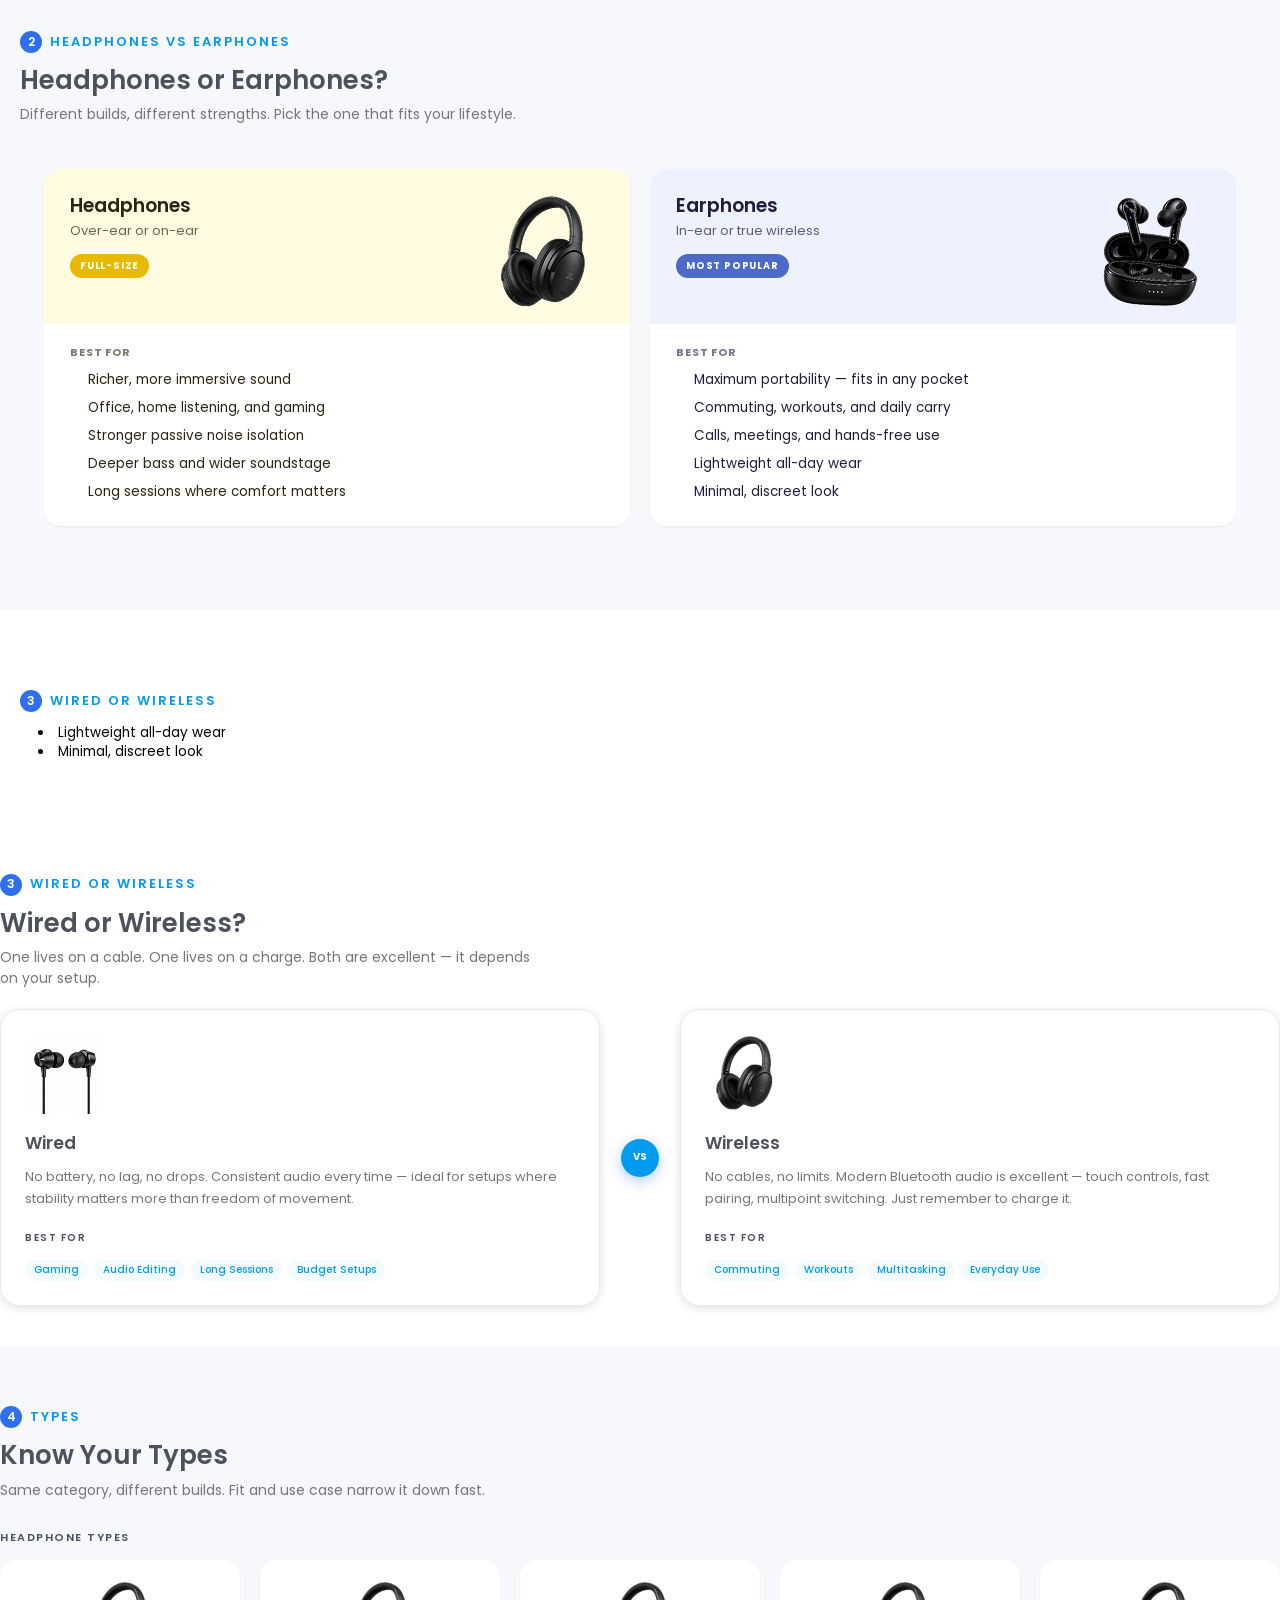
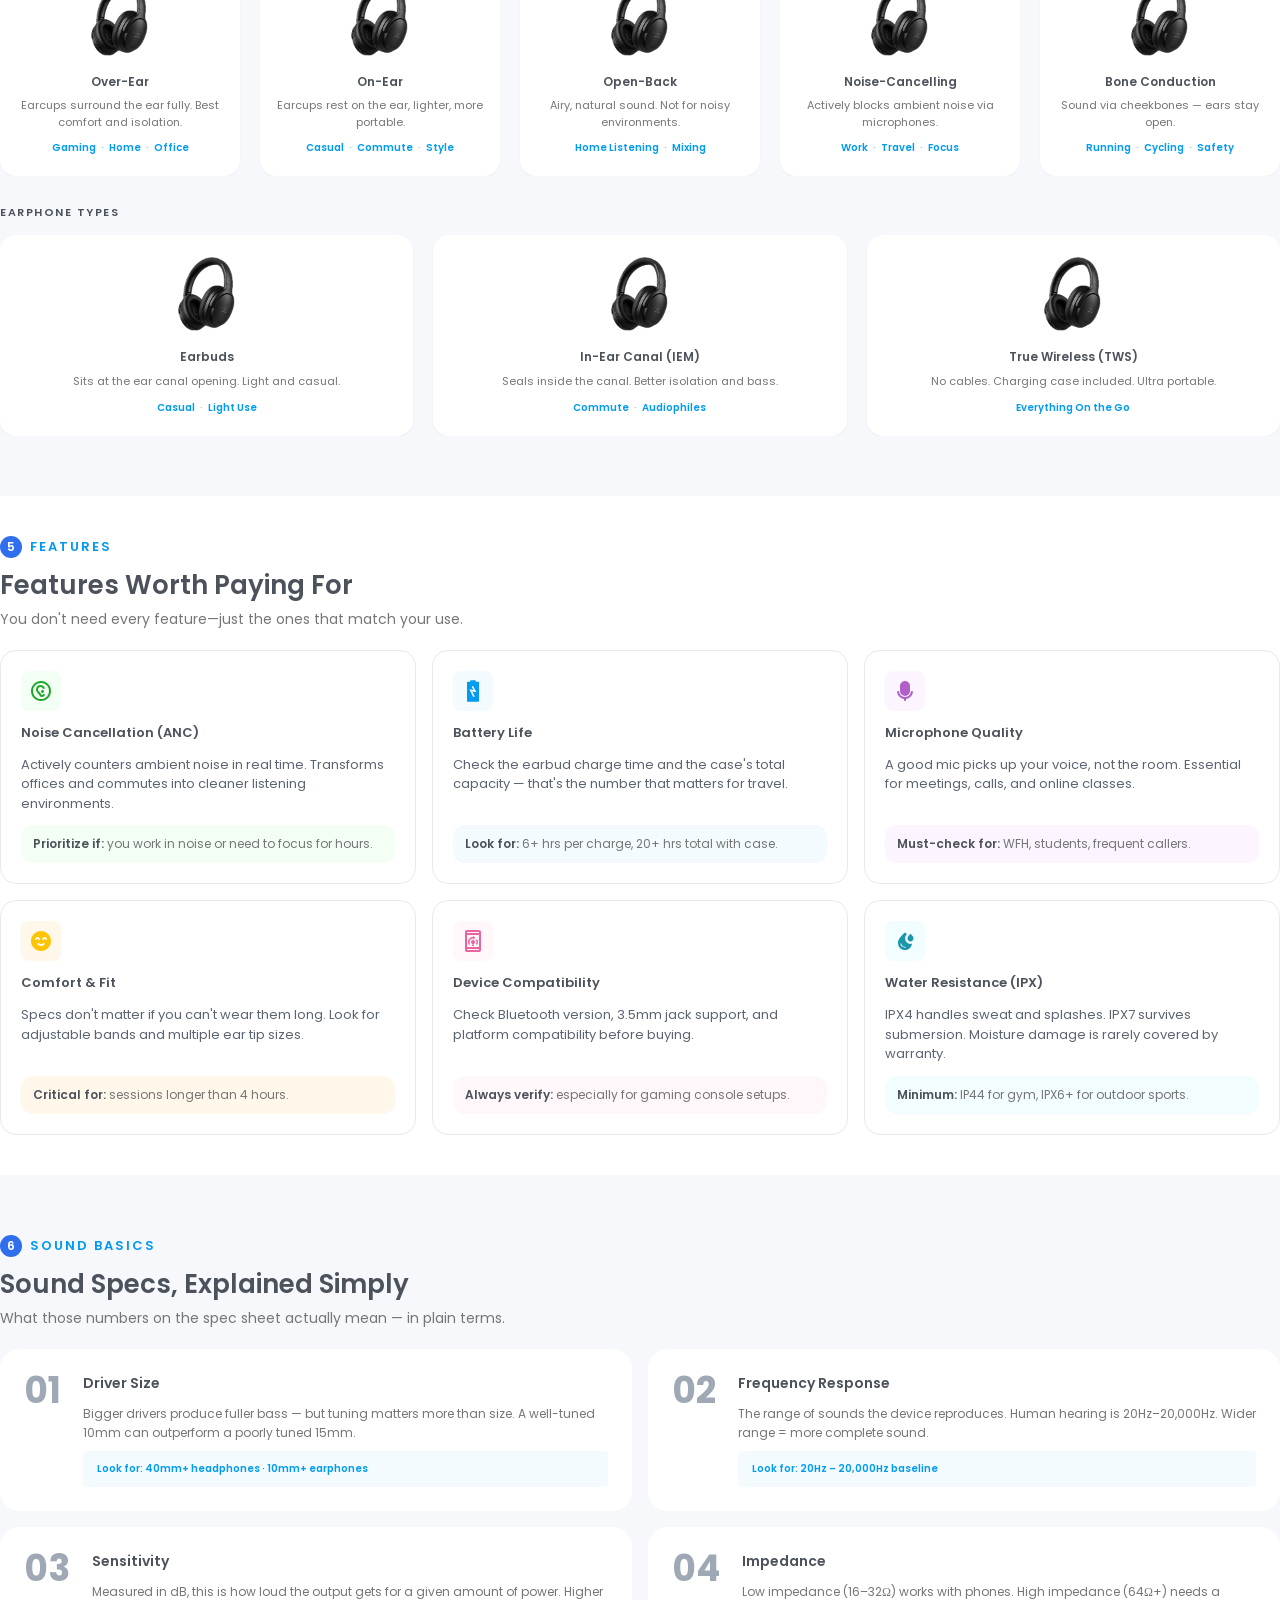
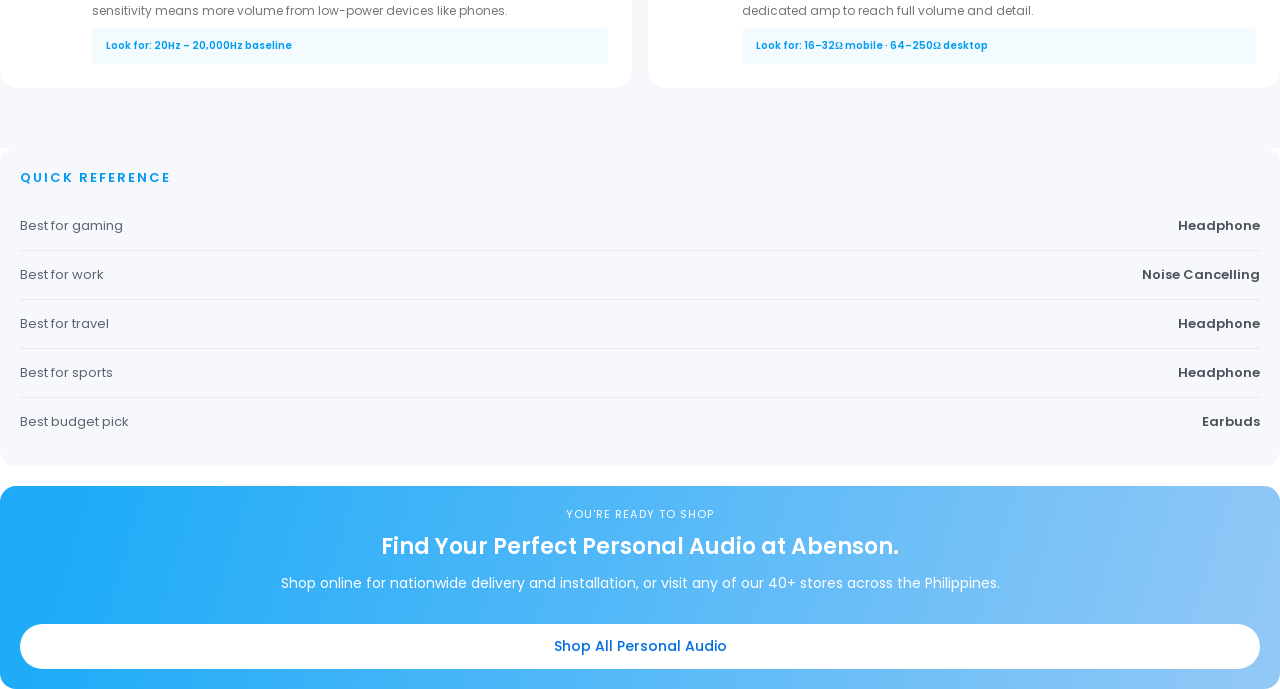
==== commit 6455cf8f: "padding for compare cards" ====
--- a/pages/personal-audio.html
+++ b/pages/personal-audio.html
@@ -188,14 +188,16 @@
                 </div>
                 <img class="compare-card__image" src="images/2_headphones.png" alt="Over-ear headphones icon" />
               </div>
-              <p class="compare-card__label">Best for</p>
-              <ul class="compare-card__list">
-                <li class="compare-card__list-item">Richer, more immersive sound</li>
-                <li class="compare-card__list-item">Office, home listening, and gaming</li>
-                <li class="compare-card__list-item">Stronger passive noise isolation</li>
-                <li class="compare-card__list-item">Deeper bass and wider soundstage</li>
-                <li class="compare-card__list-item">Long sessions where comfort matters</li>
-              </ul>
+              <div class="compare-card__content">
+                <p class="compare-card__label">Best for</p>
+                <ul class="compare-card__list">
+                  <li class="compare-card__list-item">Richer, more immersive sound</li>
+                  <li class="compare-card__list-item">Office, home listening, and gaming</li>
+                  <li class="compare-card__list-item">Stronger passive noise isolation</li>
+                  <li class="compare-card__list-item">Deeper bass and wider soundstage</li>
+                  <li class="compare-card__list-item">Long sessions where comfort matters</li>
+                </ul>
+              </div>
             </article>
 
             <article class="compare-card compare-card--earphones">
@@ -209,11 +211,23 @@
                 </div>
                 <img class="compare-card__image" src="images/2_earphones.png" alt="True wireless earbuds icon" />
               </div>
-              <p class="compare-card__label">Best for</p>
-              <ul class="compare-card__list">
-                <li class="compare-card__list-item">Maximum portability — fits in any pocket</li>
-                <li class="compare-card__list-item">Commuting, workouts, and daily carry</li>
-                <li class="compare-card__list-item">Calls, meetings, and hands-free use</li>
+              <div class="compare-card__content">
+                <p class="compare-card__label">Best for</p>
+                <ul class="compare-card__list">
+                  <li class="compare-card__list-item">Maximum portability — fits in any pocket</li>
+                  <li class="compare-card__list-item">Commuting, workouts, and daily carry</li>
+                  <li class="compare-card__list-item">Calls, meetings, and hands-free use</li>
+                  <li class="compare-card__list-item">Lightweight all-day wear</li>
+                  <li class="compare-card__list-item">Minimal, discreet look</li>
+                </ul>
+              </div>
+            </article>
+          </div>
+        </section>
+
+        <!-- 3. WIRED VS WIRELESS -->
+        <section id="wired-vs-wireless" class="section">
+          <p class="section__eyebrow"><span class="section__eyebrow-badge">3</span>Wired or Wireless</p>
                 <li class="compare-card__list-item">Lightweight all-day wear</li>
                 <li class="compare-card__list-item">Minimal, discreet look</li>
               </ul>
--- a/pages/styles.css
+++ b/pages/styles.css
@@ -346,7 +346,9 @@
   border-top-right-radius: 16px;
   border-top-left-radius: 16px;
 }
-
+.compare-card .compare-card__content {
+  padding: 0px 26px 24px;
+}
 .compare-card__header .compare-card__title {
   font-size: 19px;
   font-weight: 600;
@@ -400,6 +402,7 @@
   gap: 9px;
   list-style-type: none !important;
   margin-bottom: unset;
+  padding-left: unset;
 }
 
 .compare-card__list-item {
